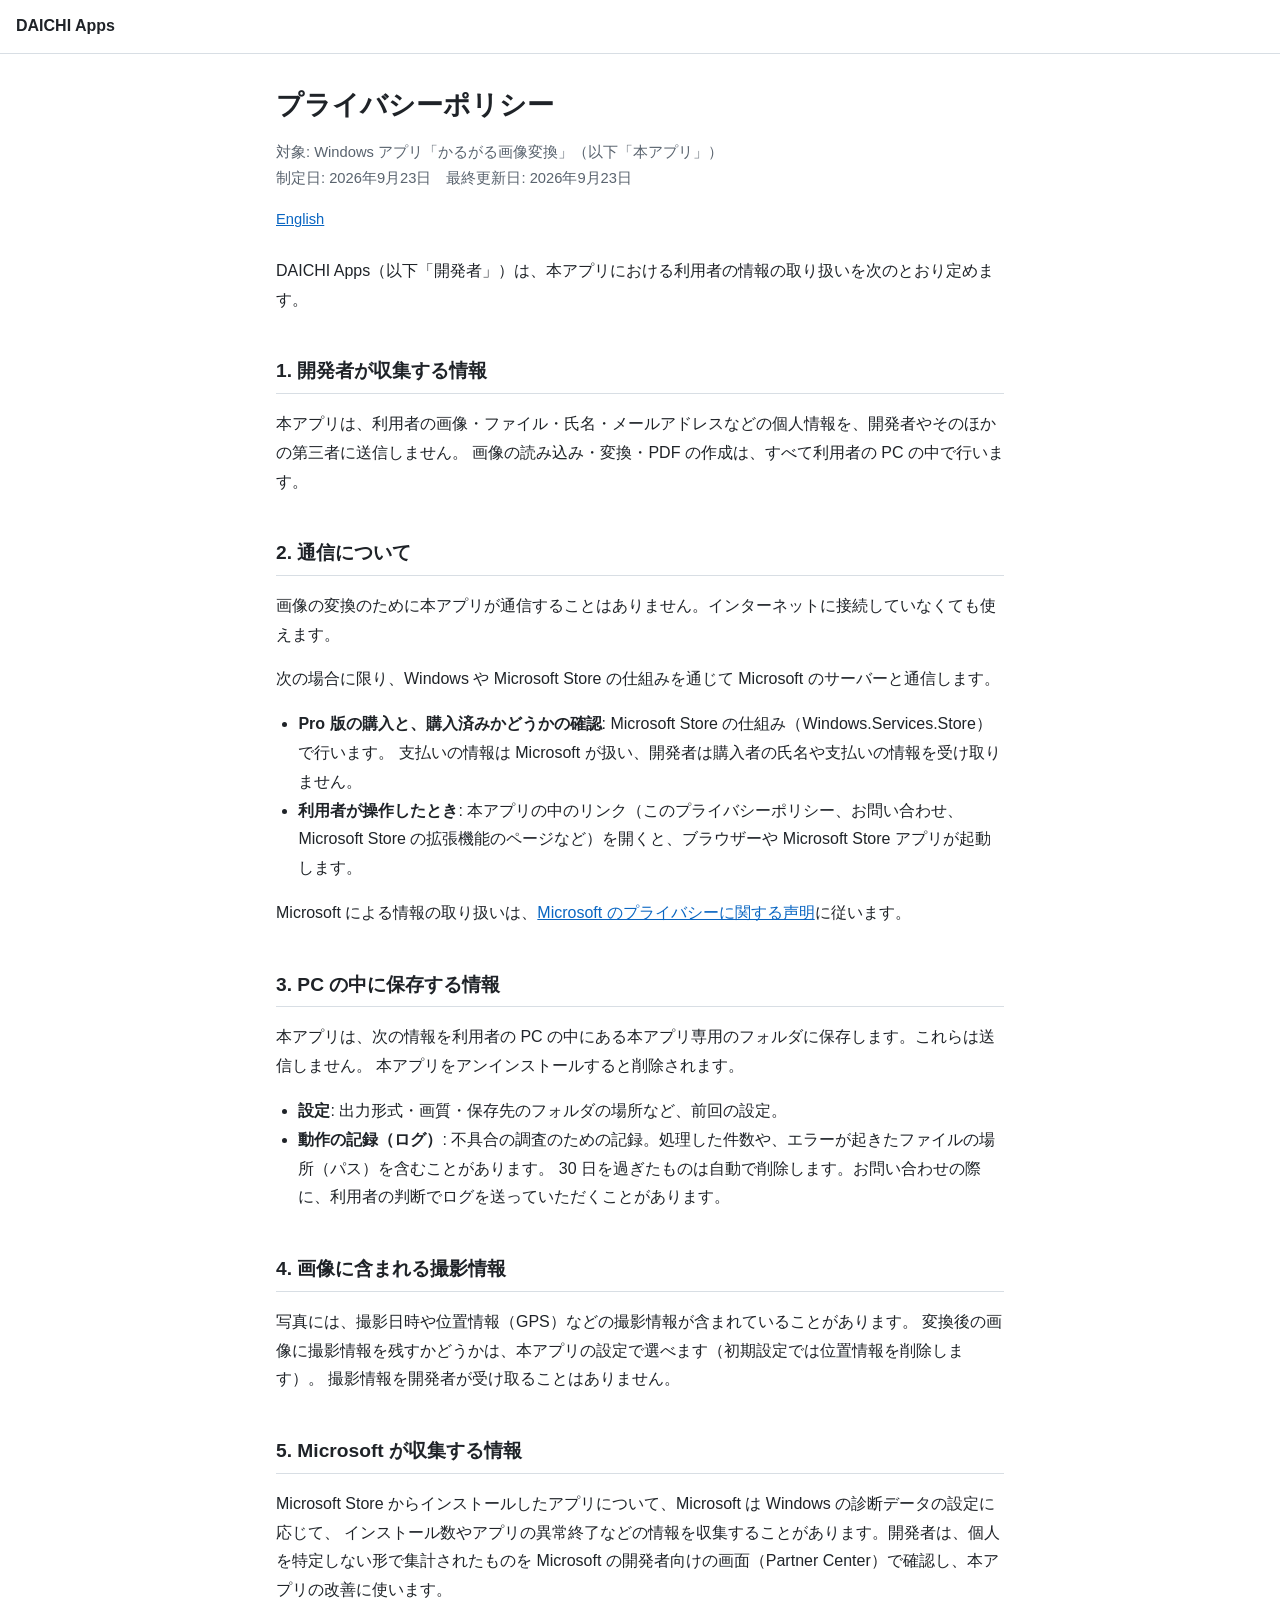
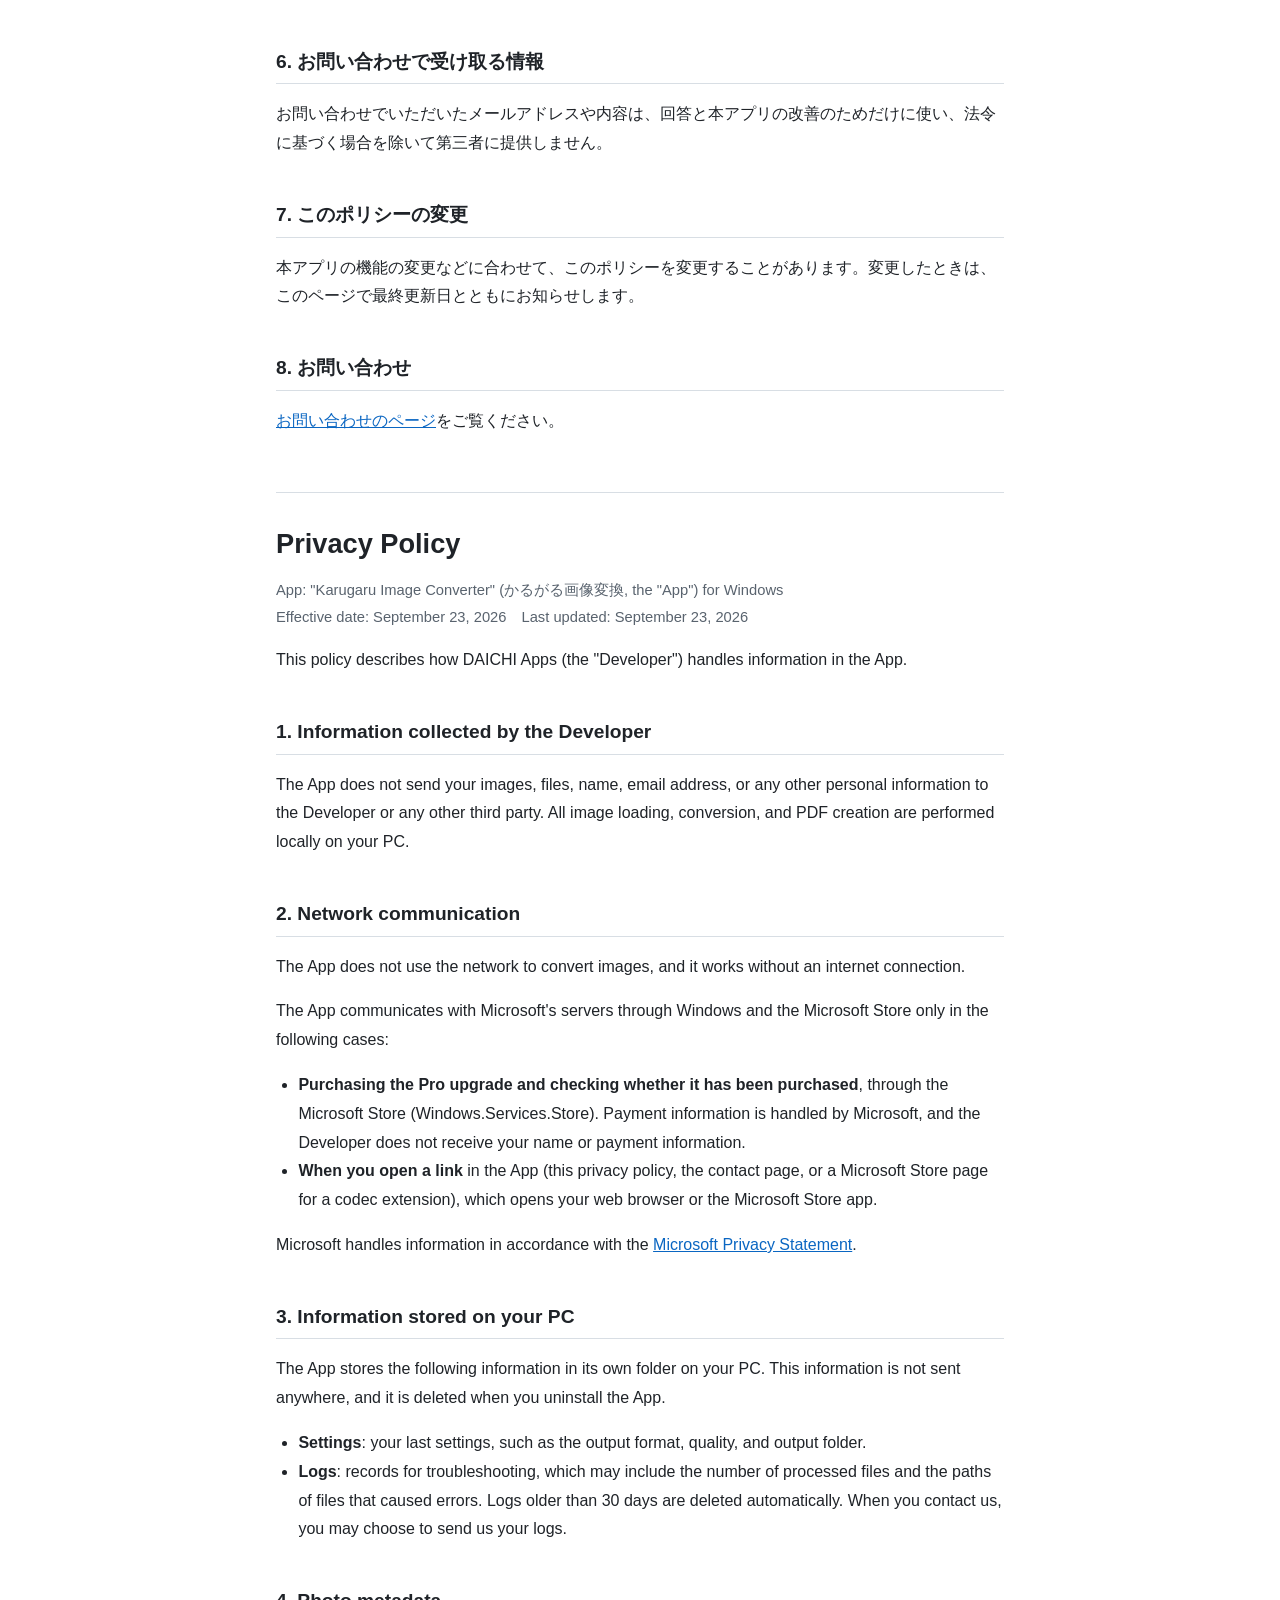
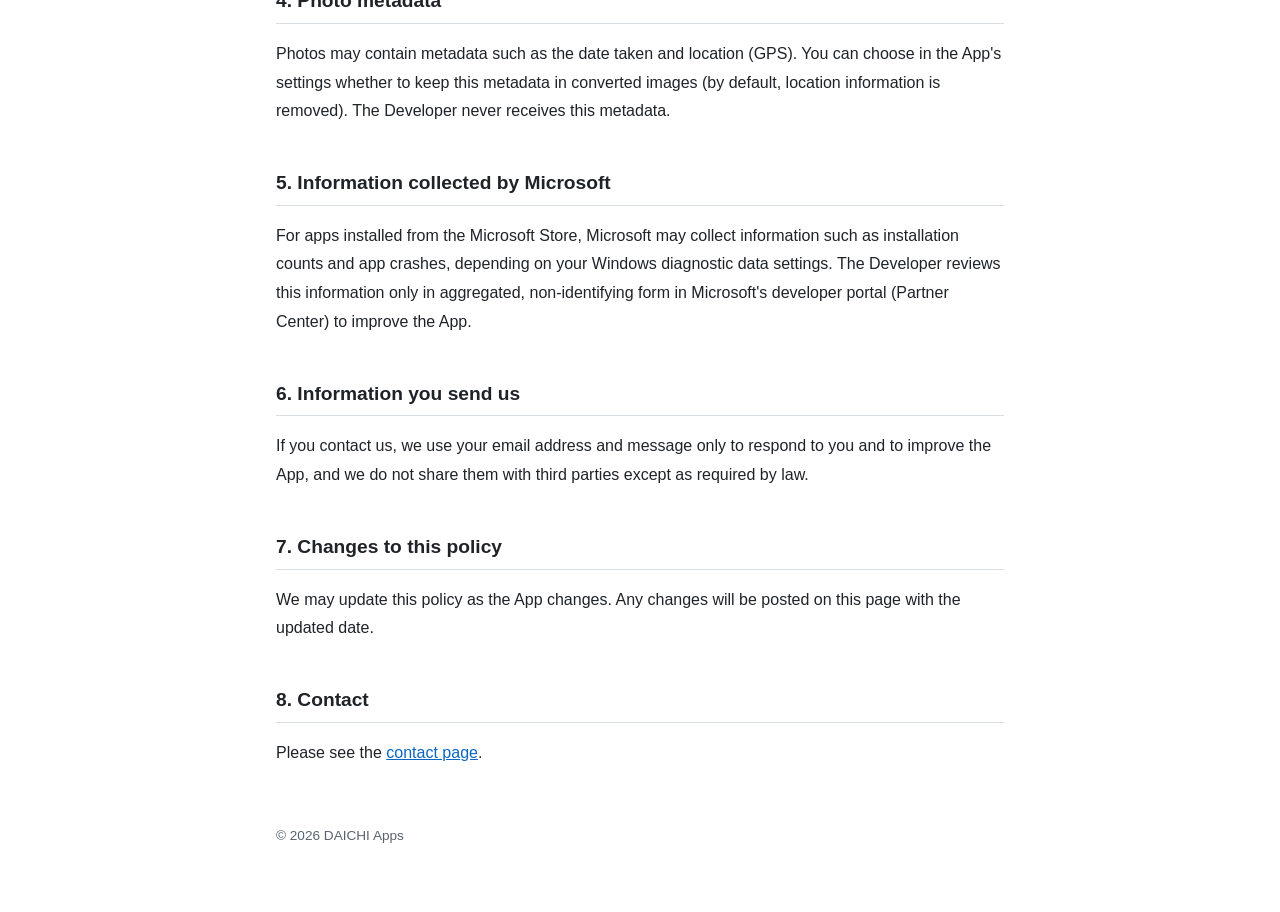
==== privacy/image-converter/index.html @ 60a80ef4 "Add files via upload" ====
<!DOCTYPE html>
<html lang="ja">
<head>
  <meta charset="utf-8">
  <meta name="viewport" content="width=device-width, initial-scale=1">
  <title>プライバシーポリシー（かるがる画像変換） - DAICHI Apps</title>
  <link rel="stylesheet" href="../../assets/style.css">
</head>
<body>
  <header class="site"><a href="../../">DAICHI Apps</a></header>
  <main>
    <h1>プライバシーポリシー</h1>
    <p class="muted">対象: Windows アプリ「かるがる画像変換」（以下「本アプリ」）<br>
      制定日: 2026年9月23日　最終更新日: 2026年9月23日</p>
    <p class="lang-switch"><a href="#en">English</a></p>

    <p>DAICHI Apps（以下「開発者」）は、本アプリにおける利用者の情報の取り扱いを次のとおり定めます。</p>

    <h2>1. 開発者が収集する情報</h2>
    <p>本アプリは、利用者の画像・ファイル・氏名・メールアドレスなどの個人情報を、開発者やそのほかの第三者に送信しません。
      画像の読み込み・変換・PDF の作成は、すべて利用者の PC の中で行います。</p>

    <h2>2. 通信について</h2>
    <p>画像の変換のために本アプリが通信することはありません。インターネットに接続していなくても使えます。</p>
    <p>次の場合に限り、Windows や Microsoft Store の仕組みを通じて Microsoft のサーバーと通信します。</p>
    <ul>
      <li><strong>Pro 版の購入と、購入済みかどうかの確認</strong>: Microsoft Store の仕組み（Windows.Services.Store）で行います。
        支払いの情報は Microsoft が扱い、開発者は購入者の氏名や支払いの情報を受け取りません。</li>
      <li><strong>利用者が操作したとき</strong>: 本アプリの中のリンク（このプライバシーポリシー、お問い合わせ、
        Microsoft Store の拡張機能のページなど）を開くと、ブラウザーや Microsoft Store アプリが起動します。</li>
    </ul>
    <p>Microsoft による情報の取り扱いは、<a href="https://privacy.microsoft.com/ja-jp/privacystatement">Microsoft のプライバシーに関する声明</a>に従います。</p>

    <h2>3. PC の中に保存する情報</h2>
    <p>本アプリは、次の情報を利用者の PC の中にある本アプリ専用のフォルダに保存します。これらは送信しません。
      本アプリをアンインストールすると削除されます。</p>
    <ul>
      <li><strong>設定</strong>: 出力形式・画質・保存先のフォルダの場所など、前回の設定。</li>
      <li><strong>動作の記録（ログ）</strong>: 不具合の調査のための記録。処理した件数や、エラーが起きたファイルの場所（パス）を含むことがあります。
        30 日を過ぎたものは自動で削除します。お問い合わせの際に、利用者の判断でログを送っていただくことがあります。</li>
    </ul>

    <h2>4. 画像に含まれる撮影情報</h2>
    <p>写真には、撮影日時や位置情報（GPS）などの撮影情報が含まれていることがあります。
      変換後の画像に撮影情報を残すかどうかは、本アプリの設定で選べます（初期設定では位置情報を削除します）。
      撮影情報を開発者が受け取ることはありません。</p>

    <h2>5. Microsoft が収集する情報</h2>
    <p>Microsoft Store からインストールしたアプリについて、Microsoft は Windows の診断データの設定に応じて、
      インストール数やアプリの異常終了などの情報を収集することがあります。開発者は、個人を特定しない形で集計されたものを
      Microsoft の開発者向けの画面（Partner Center）で確認し、本アプリの改善に使います。</p>

    <h2>6. お問い合わせで受け取る情報</h2>
    <p>お問い合わせでいただいたメールアドレスや内容は、回答と本アプリの改善のためだけに使い、法令に基づく場合を除いて第三者に提供しません。</p>

    <h2>7. このポリシーの変更</h2>
    <p>本アプリの機能の変更などに合わせて、このポリシーを変更することがあります。変更したときは、このページで最終更新日とともにお知らせします。</p>

    <h2>8. お問い合わせ</h2>
    <p><a href="../../contact/">お問い合わせのページ</a>をご覧ください。</p>

    <hr>

    <h1 id="en">Privacy Policy</h1>
    <p class="muted">App: "Karugaru Image Converter" (かるがる画像変換, the "App") for Windows<br>
      Effective date: September 23, 2026　Last updated: September 23, 2026</p>

    <p>This policy describes how DAICHI Apps (the "Developer") handles information in the App.</p>

    <h2>1. Information collected by the Developer</h2>
    <p>The App does not send your images, files, name, email address, or any other personal information to the Developer or any other third party.
      All image loading, conversion, and PDF creation are performed locally on your PC.</p>

    <h2>2. Network communication</h2>
    <p>The App does not use the network to convert images, and it works without an internet connection.</p>
    <p>The App communicates with Microsoft's servers through Windows and the Microsoft Store only in the following cases:</p>
    <ul>
      <li><strong>Purchasing the Pro upgrade and checking whether it has been purchased</strong>, through the Microsoft Store (Windows.Services.Store).
        Payment information is handled by Microsoft, and the Developer does not receive your name or payment information.</li>
      <li><strong>When you open a link</strong> in the App (this privacy policy, the contact page, or a Microsoft Store page for a codec extension),
        which opens your web browser or the Microsoft Store app.</li>
    </ul>
    <p>Microsoft handles information in accordance with the <a href="https://privacy.microsoft.com/en-us/privacystatement">Microsoft Privacy Statement</a>.</p>

    <h2>3. Information stored on your PC</h2>
    <p>The App stores the following information in its own folder on your PC. This information is not sent anywhere,
      and it is deleted when you uninstall the App.</p>
    <ul>
      <li><strong>Settings</strong>: your last settings, such as the output format, quality, and output folder.</li>
      <li><strong>Logs</strong>: records for troubleshooting, which may include the number of processed files and the paths of files that caused errors.
        Logs older than 30 days are deleted automatically. When you contact us, you may choose to send us your logs.</li>
    </ul>

    <h2>4. Photo metadata</h2>
    <p>Photos may contain metadata such as the date taken and location (GPS). You can choose in the App's settings whether to keep this metadata
      in converted images (by default, location information is removed). The Developer never receives this metadata.</p>

    <h2>5. Information collected by Microsoft</h2>
    <p>For apps installed from the Microsoft Store, Microsoft may collect information such as installation counts and app crashes,
      depending on your Windows diagnostic data settings. The Developer reviews this information only in aggregated, non-identifying form
      in Microsoft's developer portal (Partner Center) to improve the App.</p>

    <h2>6. Information you send us</h2>
    <p>If you contact us, we use your email address and message only to respond to you and to improve the App,
      and we do not share them with third parties except as required by law.</p>

    <h2>7. Changes to this policy</h2>
    <p>We may update this policy as the App changes. Any changes will be posted on this page with the updated date.</p>

    <h2>8. Contact</h2>
    <p>Please see the <a href="../../contact/#en">contact page</a>.</p>

    <footer>© 2026 DAICHI Apps</footer>
  </main>
</body>
</html>
---- assets/style.css ----
/* 公開用サイト（プライバシーポリシー・問い合わせ）の共通スタイル */
:root {
  --bg: #ffffff;
  --fg: #1f2328;
  --muted: #59636e;
  --line: #d8dee4;
  --accent: #0a66c2;
  --card: #f6f8fa;
}

@media (prefers-color-scheme: dark) {
  :root {
    --bg: #0d1117;
    --fg: #e6edf3;
    --muted: #9198a1;
    --line: #30363d;
    --accent: #58a6ff;
    --card: #161b22;
  }
}

* { box-sizing: border-box; }

body {
  margin: 0;
  background: var(--bg);
  color: var(--fg);
  font-family: "Segoe UI", "Yu Gothic UI", "Hiragino Sans", "Meiryo", sans-serif;
  line-height: 1.8;
}

main {
  max-width: 760px;
  margin: 0 auto;
  padding: 32px 16px 64px;
}

header.site {
  border-bottom: 1px solid var(--line);
  padding: 12px 16px;
}

header.site a {
  color: var(--fg);
  font-weight: 600;
  text-decoration: none;
}

h1 { font-size: 1.7rem; line-height: 1.4; margin: 0 0 8px; }
h2 { font-size: 1.2rem; margin: 40px 0 8px; padding-bottom: 4px; border-bottom: 1px solid var(--line); }
h3 { font-size: 1.05rem; margin: 24px 0 4px; }

a { color: var(--accent); }

.muted { color: var(--muted); font-size: 0.92rem; }

.lang-switch { margin: 8px 0 24px; font-size: 0.92rem; }

.card {
  background: var(--card);
  border: 1px solid var(--line);
  border-radius: 8px;
  padding: 16px 20px;
  margin: 16px 0;
}

.card h3 { margin-top: 0; }

ul { padding-left: 1.4em; }

hr { border: none; border-top: 1px solid var(--line); margin: 56px 0 32px; }

footer { color: var(--muted); font-size: 0.85rem; margin-top: 56px; }
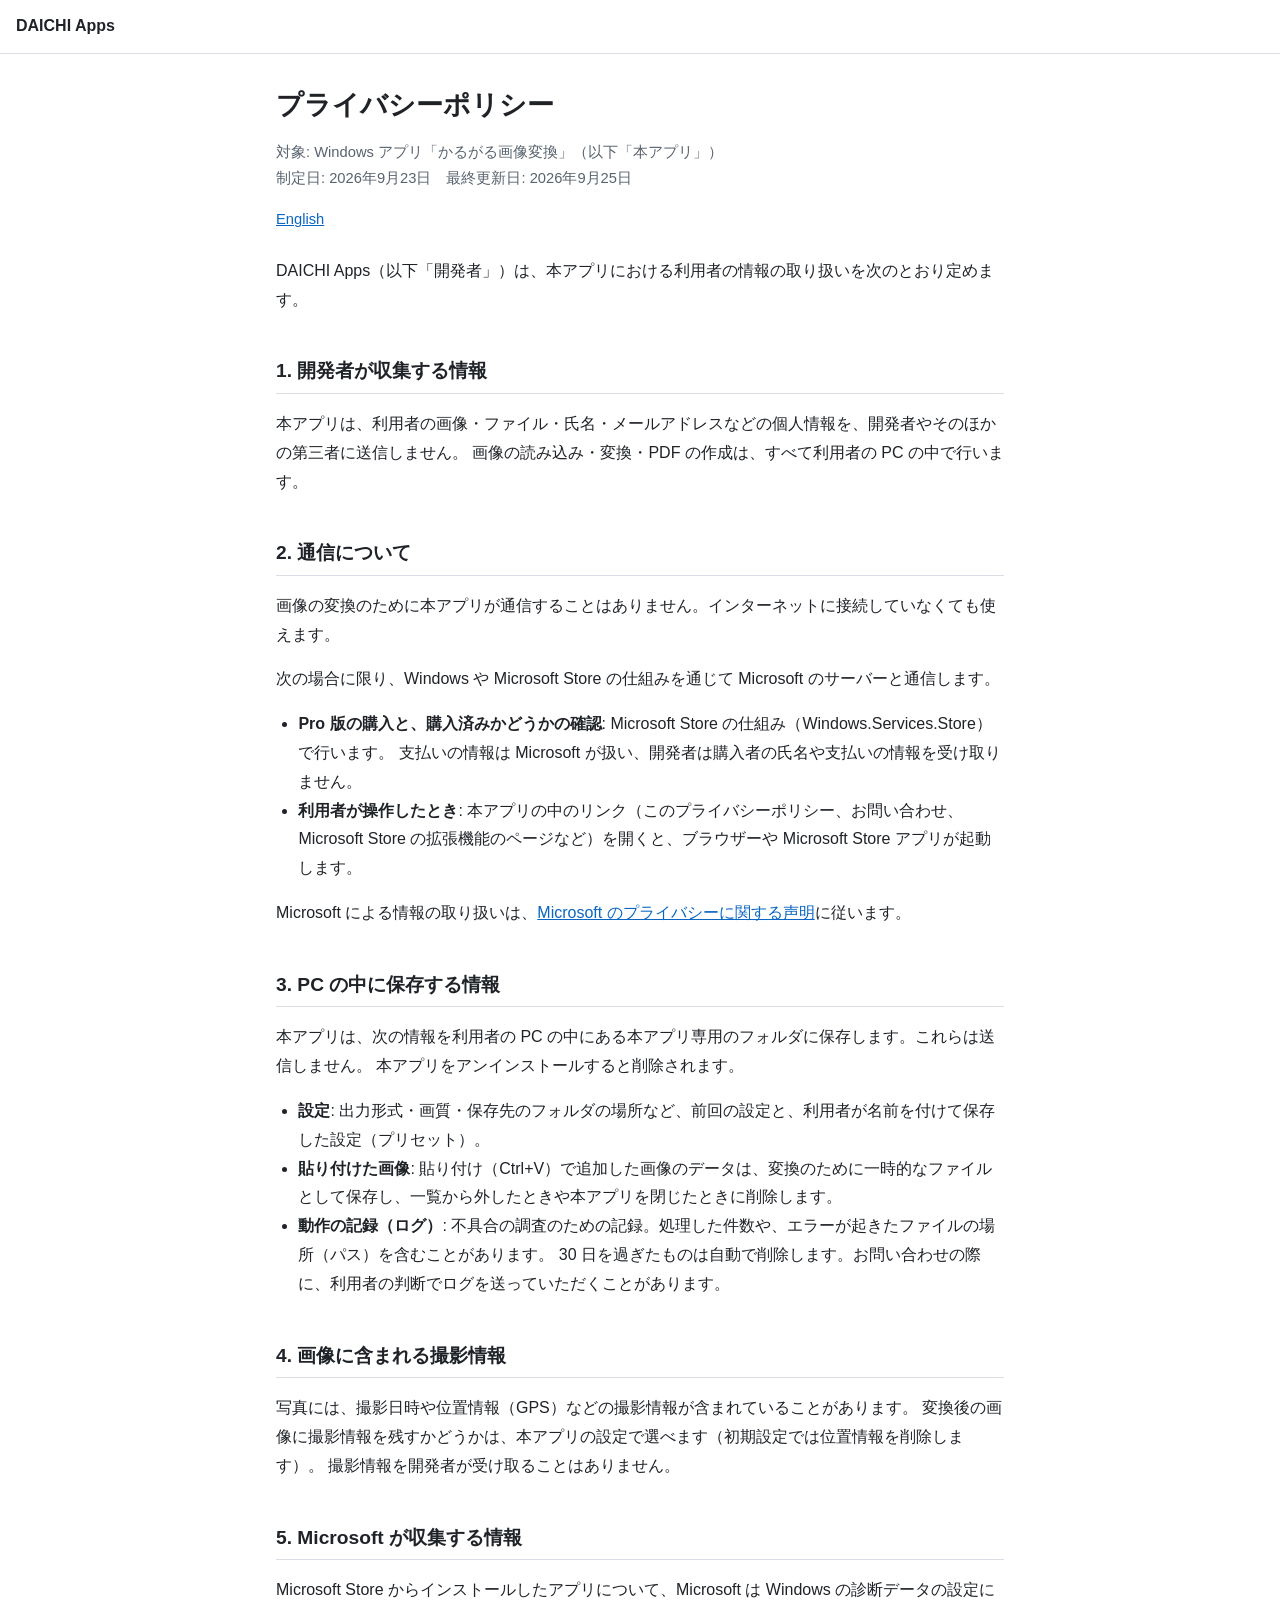
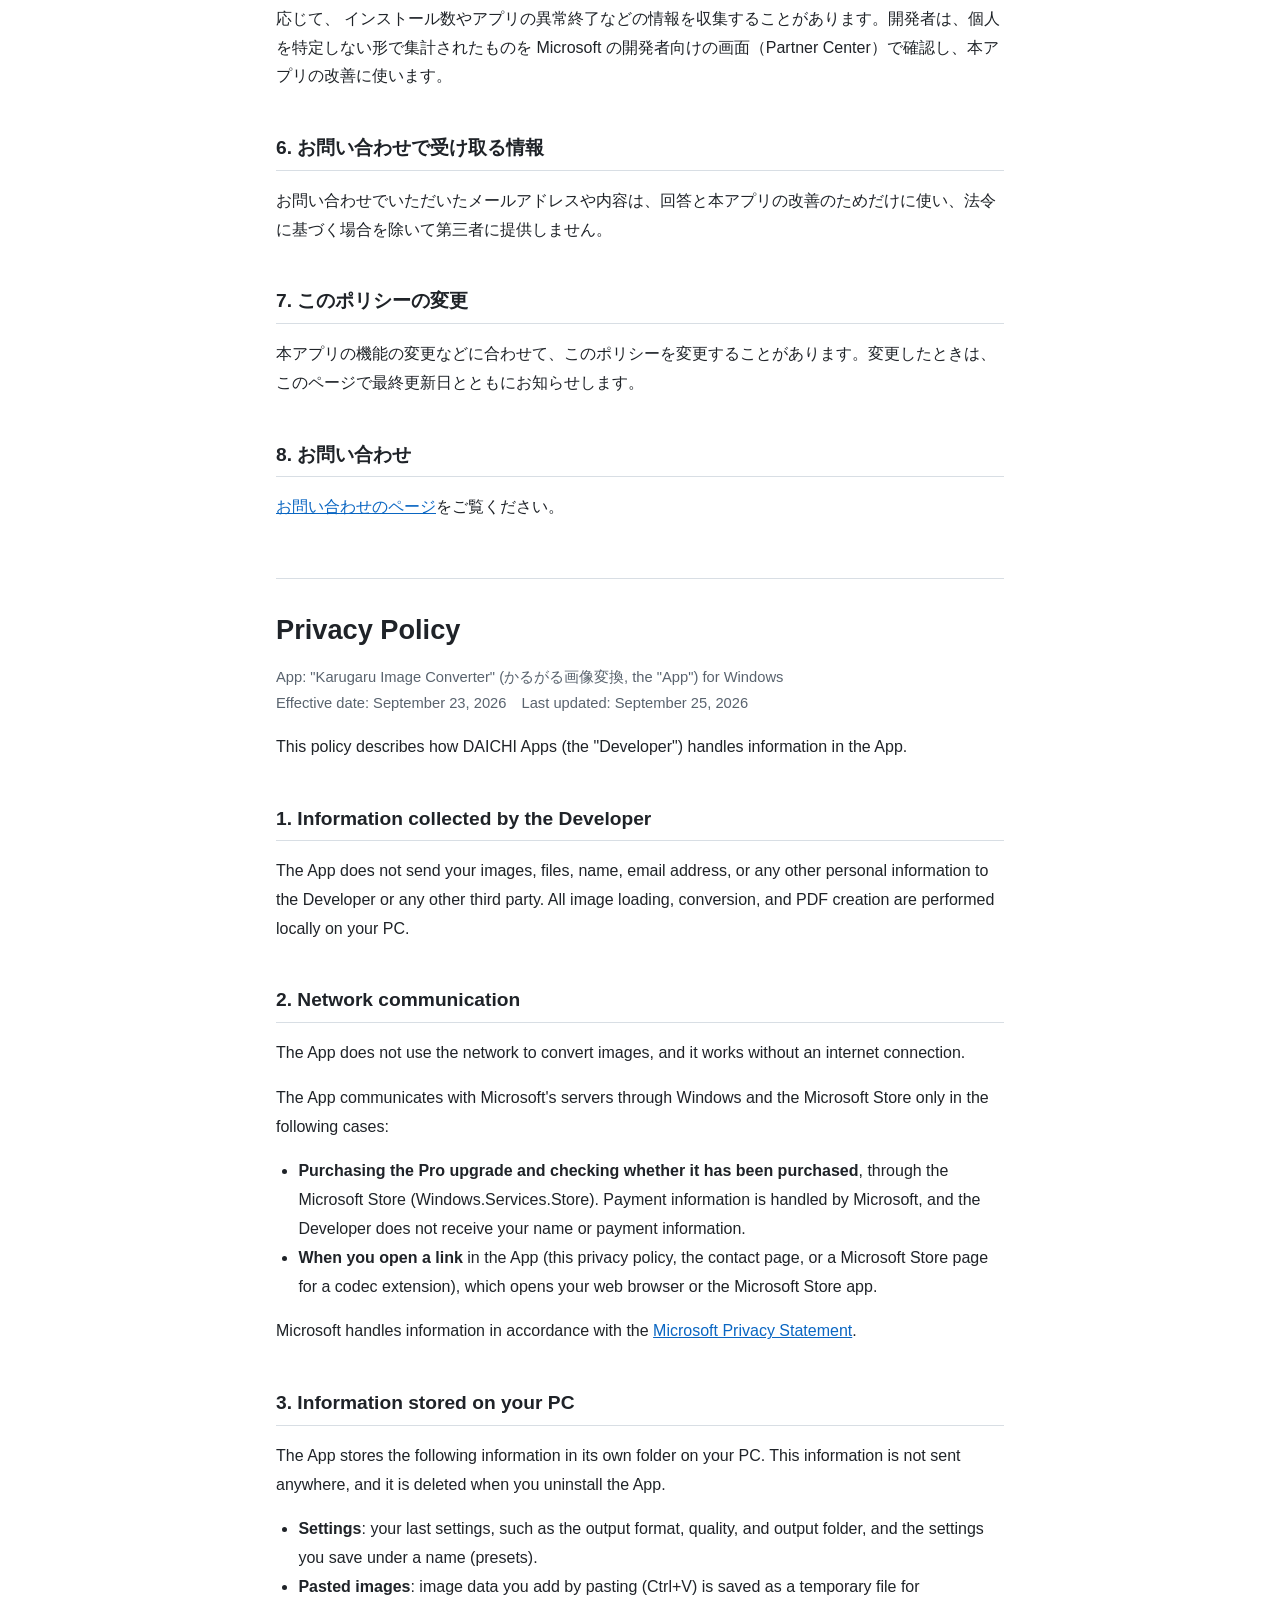
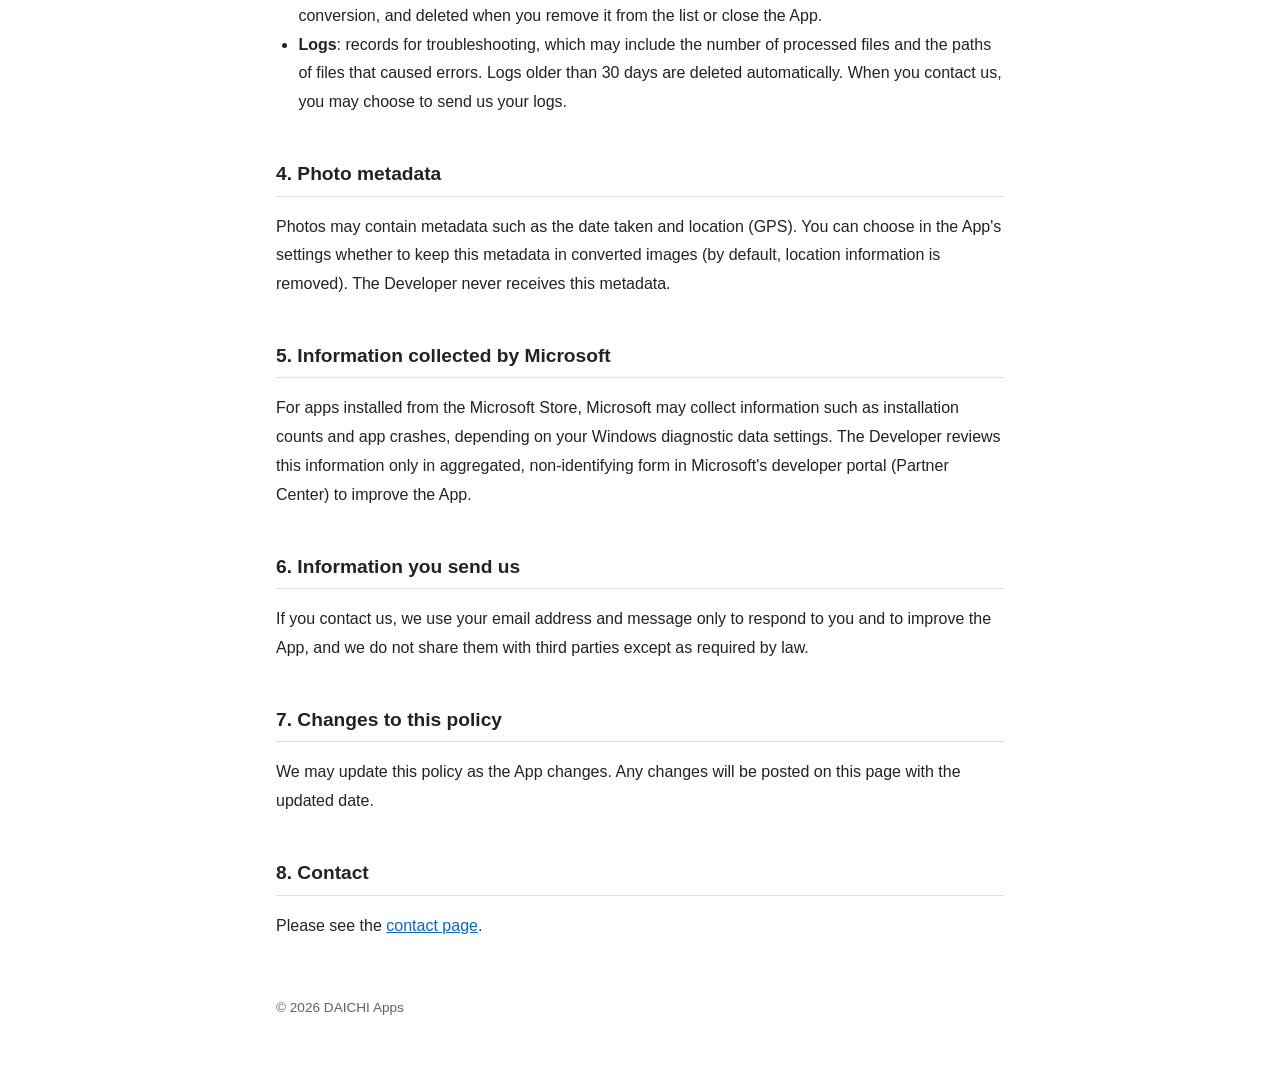
==== commit bf038e80: "Add files via upload" ====
--- a/privacy/image-converter/index.html
+++ b/privacy/image-converter/index.html
@@ -11,7 +11,7 @@
   <main>
     <h1>プライバシーポリシー</h1>
     <p class="muted">対象: Windows アプリ「かるがる画像変換」（以下「本アプリ」）<br>
-      制定日: 2026年9月23日　最終更新日: 2026年9月23日</p>
+      制定日: 2026年9月23日　最終更新日: 2026年9月25日</p>
     <p class="lang-switch"><a href="#en">English</a></p>
 
     <p>DAICHI Apps（以下「開発者」）は、本アプリにおける利用者の情報の取り扱いを次のとおり定めます。</p>
@@ -35,7 +35,8 @@
     <p>本アプリは、次の情報を利用者の PC の中にある本アプリ専用のフォルダに保存します。これらは送信しません。
       本アプリをアンインストールすると削除されます。</p>
     <ul>
-      <li><strong>設定</strong>: 出力形式・画質・保存先のフォルダの場所など、前回の設定。</li>
+      <li><strong>設定</strong>: 出力形式・画質・保存先のフォルダの場所など、前回の設定と、利用者が名前を付けて保存した設定（プリセット）。</li>
+      <li><strong>貼り付けた画像</strong>: 貼り付け（Ctrl+V）で追加した画像のデータは、変換のために一時的なファイルとして保存し、一覧から外したときや本アプリを閉じたときに削除します。</li>
       <li><strong>動作の記録（ログ）</strong>: 不具合の調査のための記録。処理した件数や、エラーが起きたファイルの場所（パス）を含むことがあります。
         30 日を過ぎたものは自動で削除します。お問い合わせの際に、利用者の判断でログを送っていただくことがあります。</li>
     </ul>
@@ -63,7 +64,7 @@
 
     <h1 id="en">Privacy Policy</h1>
     <p class="muted">App: "Karugaru Image Converter" (かるがる画像変換, the "App") for Windows<br>
-      Effective date: September 23, 2026　Last updated: September 23, 2026</p>
+      Effective date: September 23, 2026　Last updated: September 25, 2026</p>
 
     <p>This policy describes how DAICHI Apps (the "Developer") handles information in the App.</p>
 
@@ -86,7 +87,8 @@
     <p>The App stores the following information in its own folder on your PC. This information is not sent anywhere,
       and it is deleted when you uninstall the App.</p>
     <ul>
-      <li><strong>Settings</strong>: your last settings, such as the output format, quality, and output folder.</li>
+      <li><strong>Settings</strong>: your last settings, such as the output format, quality, and output folder, and the settings you save under a name (presets).</li>
+      <li><strong>Pasted images</strong>: image data you add by pasting (Ctrl+V) is saved as a temporary file for conversion, and deleted when you remove it from the list or close the App.</li>
       <li><strong>Logs</strong>: records for troubleshooting, which may include the number of processed files and the paths of files that caused errors.
         Logs older than 30 days are deleted automatically. When you contact us, you may choose to send us your logs.</li>
     </ul>
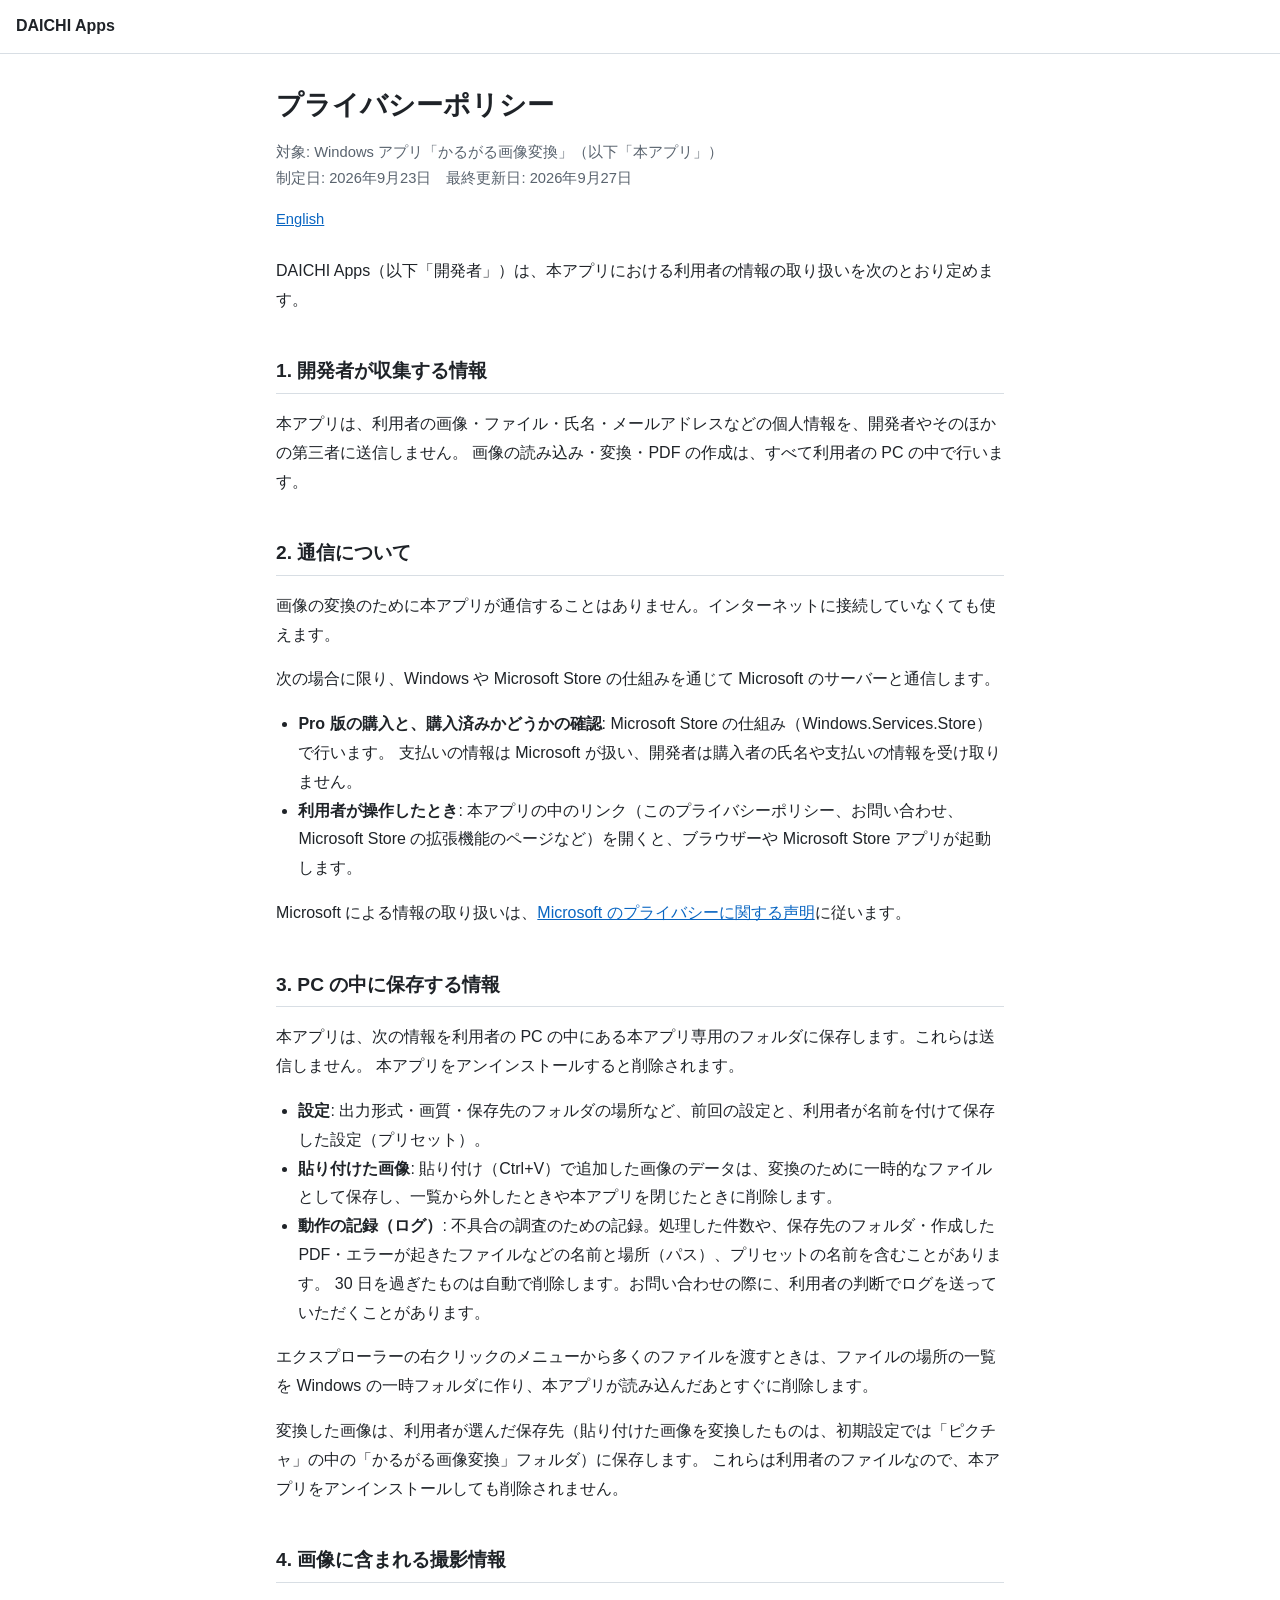
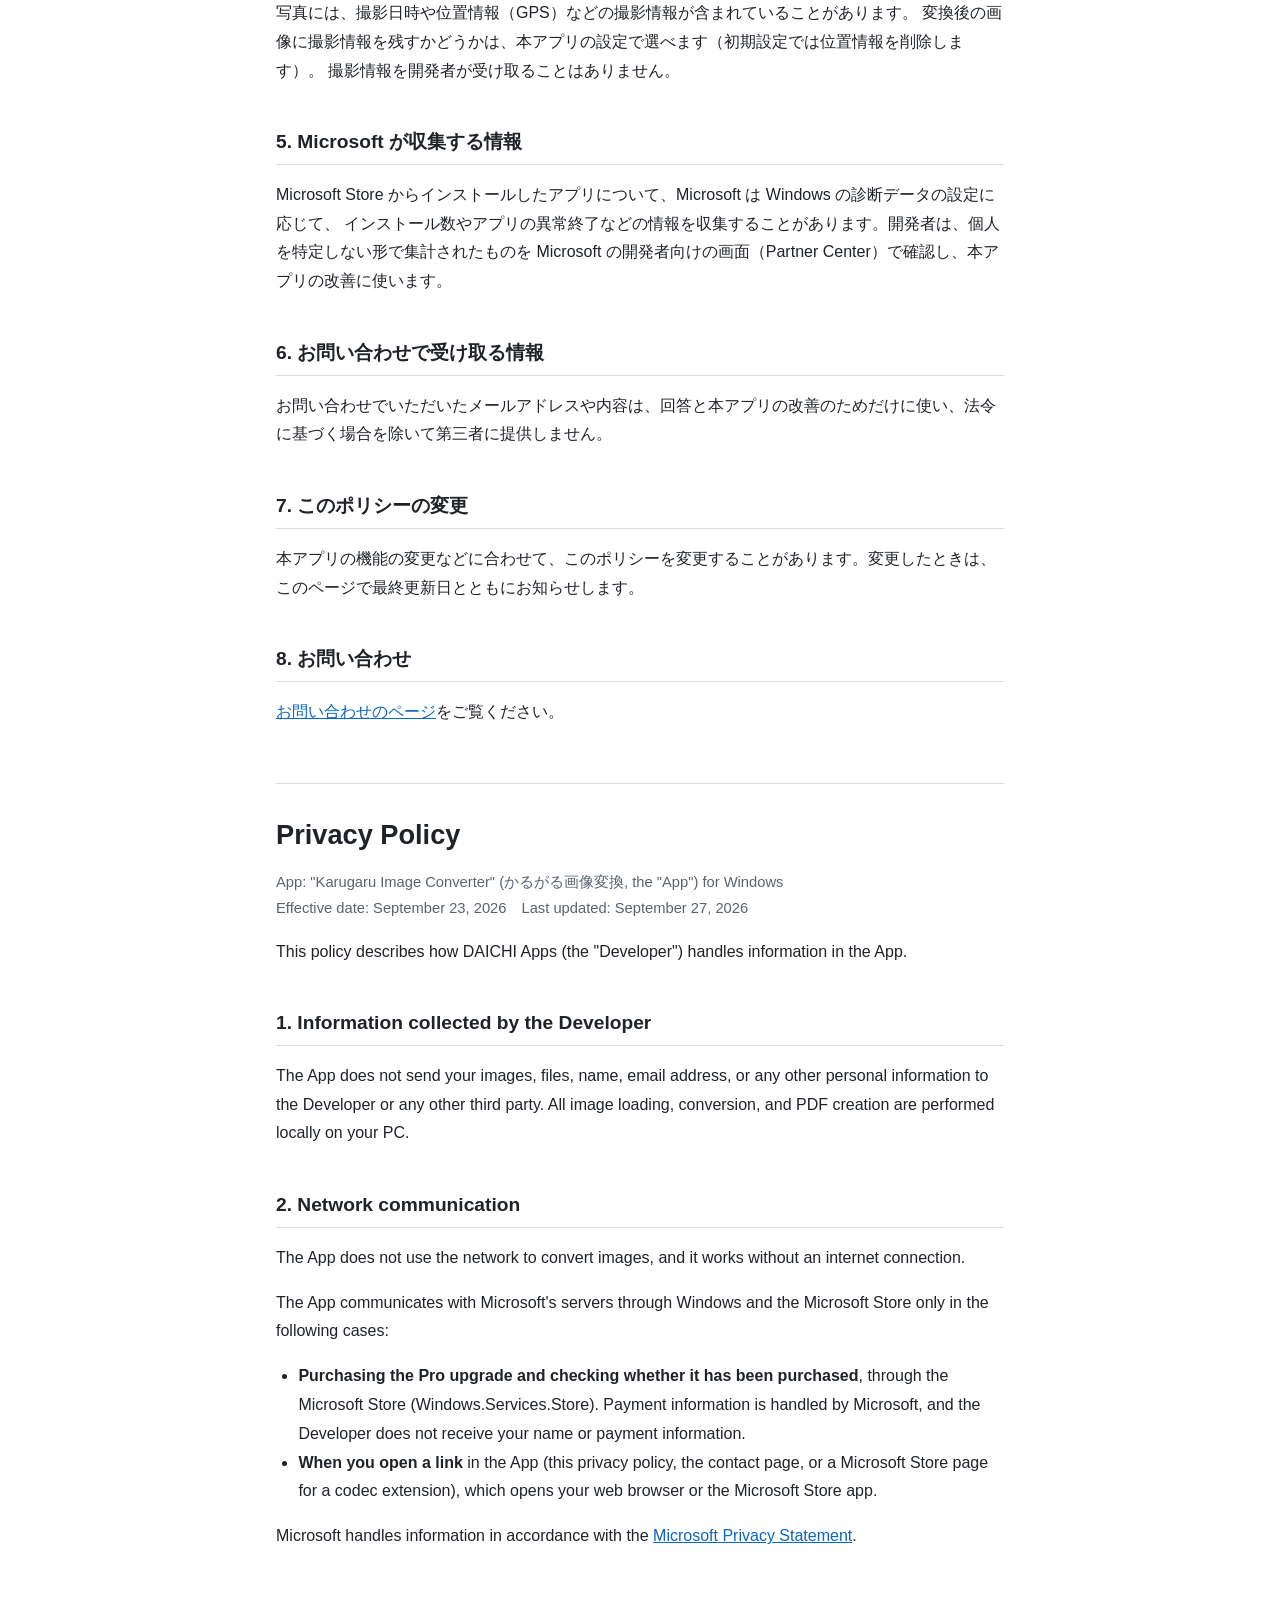
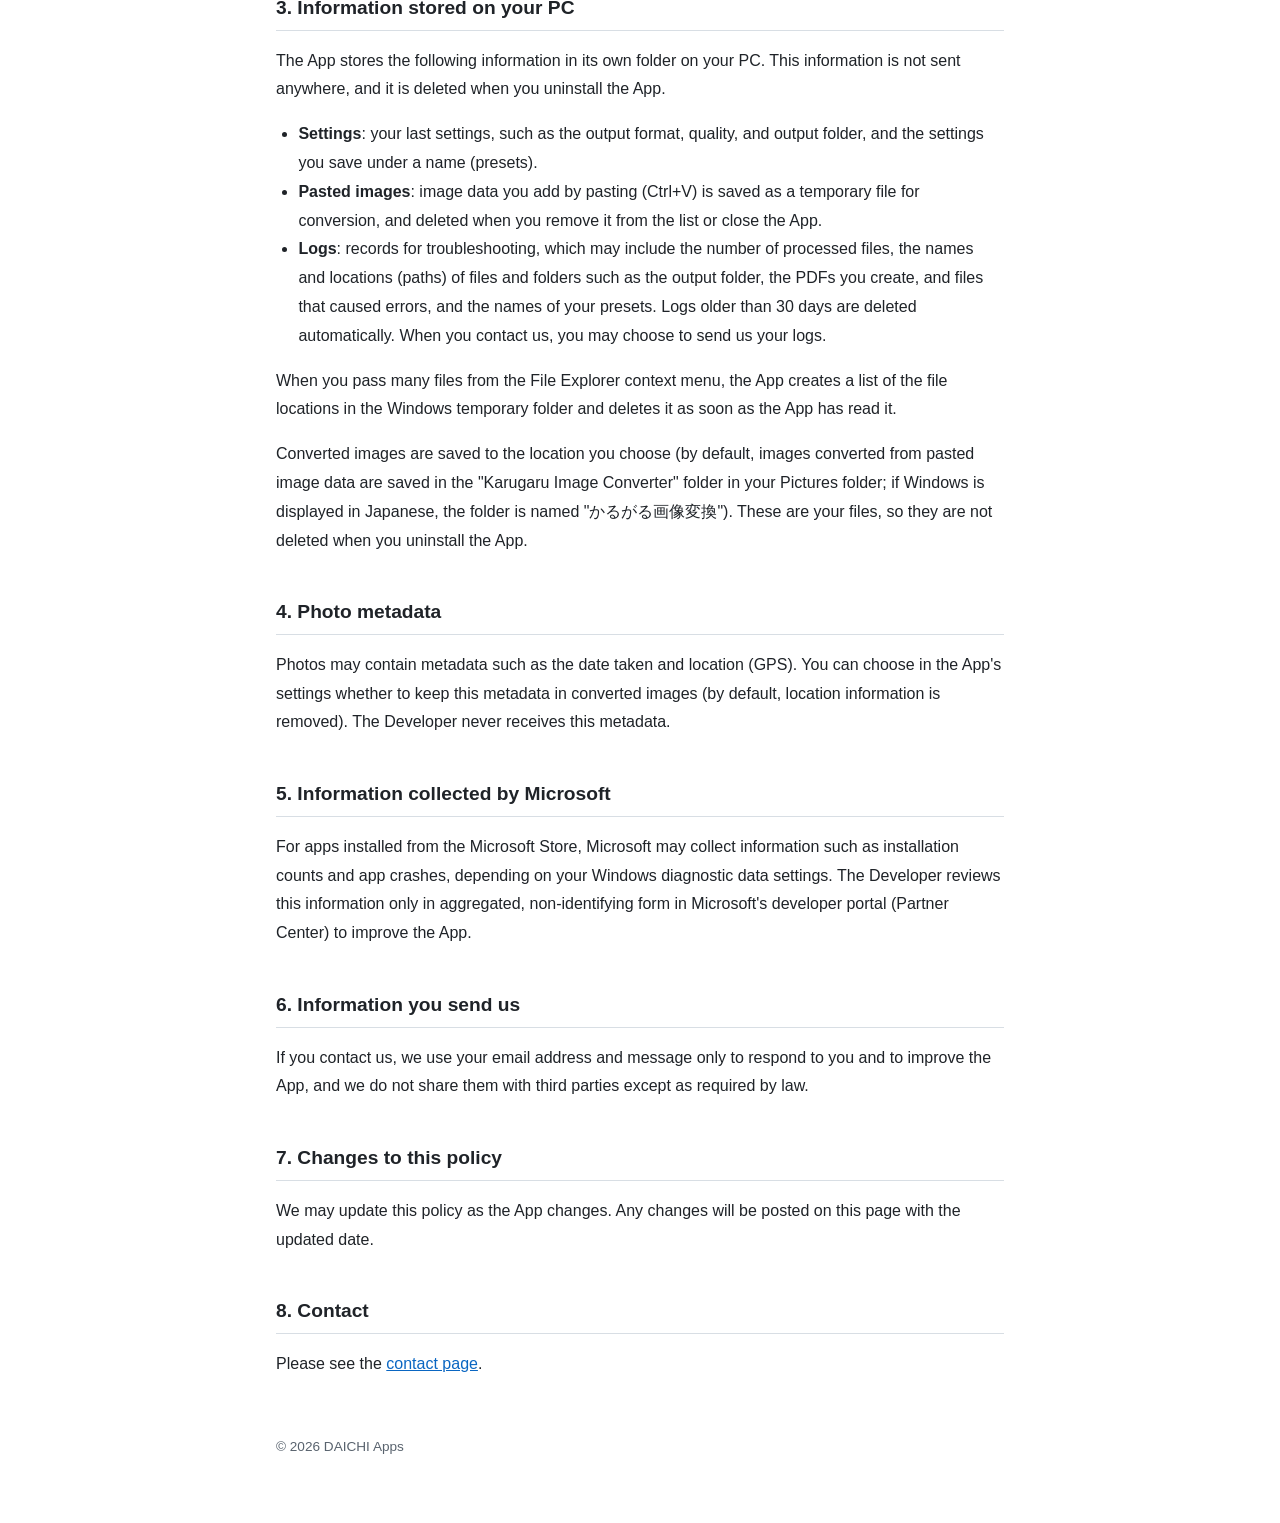
==== commit a6d38df1: "Add files via upload" ====
--- a/privacy/image-converter/index.html
+++ b/privacy/image-converter/index.html
@@ -11,7 +11,7 @@
   <main>
     <h1>プライバシーポリシー</h1>
     <p class="muted">対象: Windows アプリ「かるがる画像変換」（以下「本アプリ」）<br>
-      制定日: 2026年9月23日　最終更新日: 2026年9月25日</p>
+      制定日: 2026年9月23日　最終更新日: 2026年9月27日</p>
     <p class="lang-switch"><a href="#en">English</a></p>
 
     <p>DAICHI Apps（以下「開発者」）は、本アプリにおける利用者の情報の取り扱いを次のとおり定めます。</p>
@@ -37,9 +37,12 @@
     <ul>
       <li><strong>設定</strong>: 出力形式・画質・保存先のフォルダの場所など、前回の設定と、利用者が名前を付けて保存した設定（プリセット）。</li>
       <li><strong>貼り付けた画像</strong>: 貼り付け（Ctrl+V）で追加した画像のデータは、変換のために一時的なファイルとして保存し、一覧から外したときや本アプリを閉じたときに削除します。</li>
-      <li><strong>動作の記録（ログ）</strong>: 不具合の調査のための記録。処理した件数や、エラーが起きたファイルの場所（パス）を含むことがあります。
+      <li><strong>動作の記録（ログ）</strong>: 不具合の調査のための記録。処理した件数や、保存先のフォルダ・作成した PDF・エラーが起きたファイルなどの名前と場所（パス）、プリセットの名前を含むことがあります。
         30 日を過ぎたものは自動で削除します。お問い合わせの際に、利用者の判断でログを送っていただくことがあります。</li>
     </ul>
+    <p>エクスプローラーの右クリックのメニューから多くのファイルを渡すときは、ファイルの場所の一覧を Windows の一時フォルダに作り、本アプリが読み込んだあとすぐに削除します。</p>
+    <p>変換した画像は、利用者が選んだ保存先（貼り付けた画像を変換したものは、初期設定では「ピクチャ」の中の「かるがる画像変換」フォルダ）に保存します。
+      これらは利用者のファイルなので、本アプリをアンインストールしても削除されません。</p>
 
     <h2>4. 画像に含まれる撮影情報</h2>
     <p>写真には、撮影日時や位置情報（GPS）などの撮影情報が含まれていることがあります。
@@ -64,7 +67,7 @@
 
     <h1 id="en">Privacy Policy</h1>
     <p class="muted">App: "Karugaru Image Converter" (かるがる画像変換, the "App") for Windows<br>
-      Effective date: September 23, 2026　Last updated: September 25, 2026</p>
+      Effective date: September 23, 2026　Last updated: September 27, 2026</p>
 
     <p>This policy describes how DAICHI Apps (the "Developer") handles information in the App.</p>
 
@@ -89,9 +92,12 @@
     <ul>
       <li><strong>Settings</strong>: your last settings, such as the output format, quality, and output folder, and the settings you save under a name (presets).</li>
       <li><strong>Pasted images</strong>: image data you add by pasting (Ctrl+V) is saved as a temporary file for conversion, and deleted when you remove it from the list or close the App.</li>
-      <li><strong>Logs</strong>: records for troubleshooting, which may include the number of processed files and the paths of files that caused errors.
+      <li><strong>Logs</strong>: records for troubleshooting, which may include the number of processed files, the names and locations (paths) of files and folders such as the output folder, the PDFs you create, and files that caused errors, and the names of your presets.
         Logs older than 30 days are deleted automatically. When you contact us, you may choose to send us your logs.</li>
     </ul>
+    <p>When you pass many files from the File Explorer context menu, the App creates a list of the file locations in the Windows temporary folder and deletes it as soon as the App has read it.</p>
+    <p>Converted images are saved to the location you choose (by default, images converted from pasted image data are saved in the "Karugaru Image Converter" folder in your Pictures folder; if Windows is displayed in Japanese, the folder is named "かるがる画像変換").
+      These are your files, so they are not deleted when you uninstall the App.</p>
 
     <h2>4. Photo metadata</h2>
     <p>Photos may contain metadata such as the date taken and location (GPS). You can choose in the App's settings whether to keep this metadata
